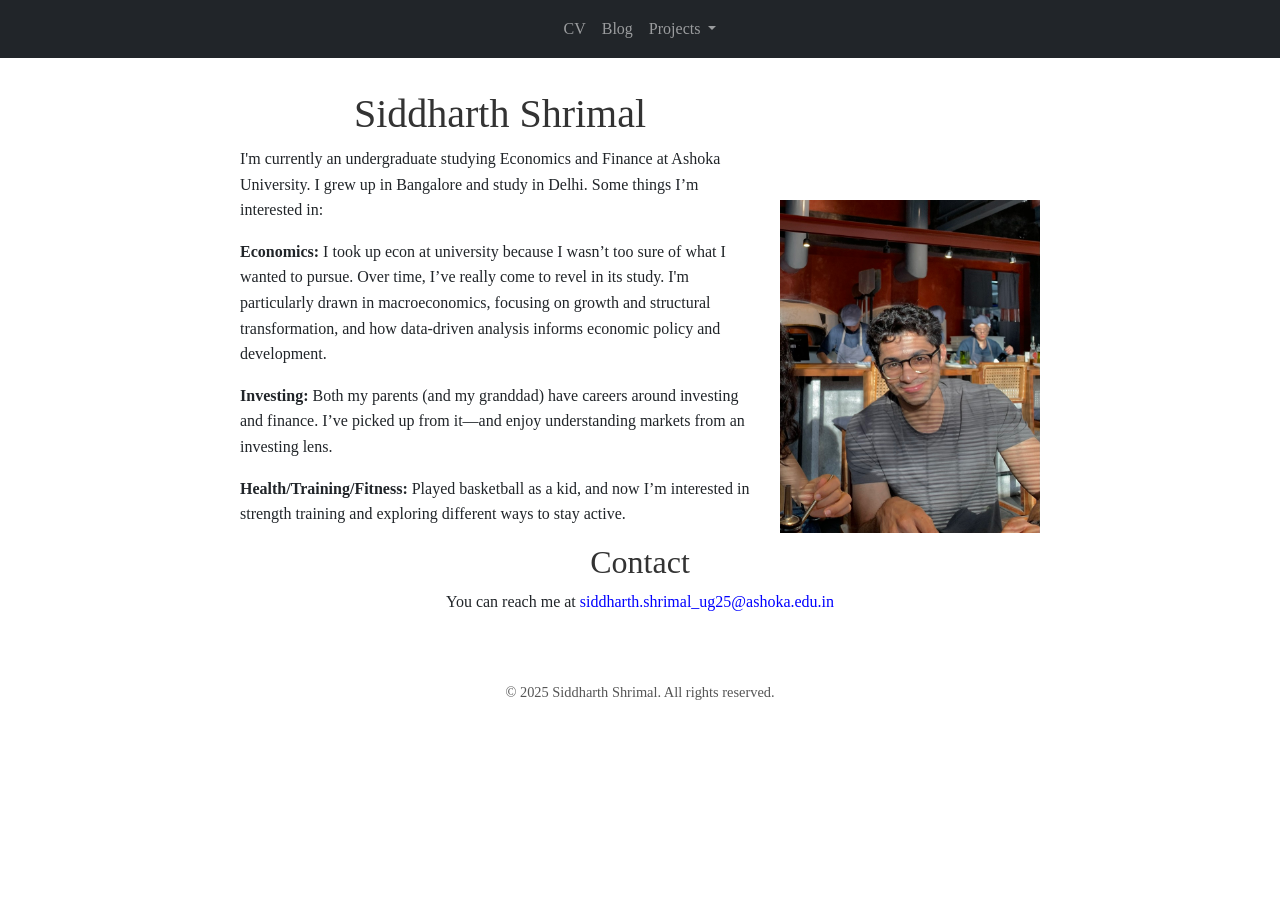
==== index.html @ 7a21ef26 "Update index.html" ====
<!DOCTYPE html>
<html lang="en">
  <head>
    <meta charset="utf-8" />
    <meta name="viewport" content="width=device-width, initial-scale=1" />

    <!-- Include Bootstrap CSS -->
    <link
      href="https://cdn.jsdelivr.net/npm/bootstrap@5.3.3/dist/css/bootstrap.min.css"
      rel="stylesheet"
    />

    <title>Siddharth Shrimal</title>

    <!-- Optional: Your custom stylesheet -->
    <link rel="stylesheet" href="style.css" />

    <style>
      /* Offset the fixed navbar */
      body {
        padding-top: 70px; /* Adjust if navbar is taller/shorter */
        font-family: "Georgia", serif;
        margin: 20px;
        line-height: 1.6;
        max-width: 800px;
        margin-left: auto;
        margin-right: auto;
        display: flex;
        flex-direction: column;
        align-items: center;
      }

      .container-custom {
        display: flex;
        align-items: flex-start;
        max-width: 800px;
        width: 100%;
      }

      .content {
        flex: 2;
        margin-right: 20px;
      }

      .image-container {
        flex: 1;
        display: flex;
        justify-content: center;
        margin-top: 110px; /* Adjust if you want the image higher/lower */
      }

      .image-container img {
        max-width: 100%;
        height: auto;
        border-radius: 0; /* Removes rounded corners */
      }

      h1,
      h2 {
        color: #333;
        text-align: center;
      }

      a {
        color: blue;
        text-decoration: none;
      }

      a:hover {
        text-decoration: underline;
      }

      footer {
        margin-top: 50px;
        font-size: 0.9em;
        color: #555;
        text-align: center;
      }

      /* Responsive styling for narrower screens */
      @media (max-width: 600px) {
        .container-custom {
          flex-direction: column;
          align-items: center;
          text-align: center;
        }

        .content {
          margin-right: 0;
        }

        .image-container {
          order: -1;
          margin-top: 10px;
          width: 50%;
        }

        .image-container img {
          width: 100%;
          height: auto;
        }
      }
    </style>
  </head>
  <body>
    <!-- Centered Fixed-Top Navbar -->
    <nav class="navbar navbar-expand-sm bg-dark navbar-dark fixed-top">
      <div class="container-fluid">
        <!-- Use mx-auto on the UL to center items horizontally -->
        <ul class="navbar-nav mx-auto">
          <li class="nav-item">
            <a class="nav-link" href="cv.html">CV</a>
          </li>
          <li class="nav-item">
            <a class="nav-link" href="blogs.html">Blog</a>
          </li>
          <li class="nav-item dropdown">
            <a
              class="nav-link dropdown-toggle"
              href="#"
              role="button"
              data-bs-toggle="dropdown"
              aria-expanded="false"
            >
              Projects
            </a>
            <ul class="dropdown-menu">
              <li><a class="dropdown-item" href="projectspage.html">Research Projects</a></li>
              <li><a class="dropdown-item" href="nonresearchprojectspage.html">Non-Research Projects</a></li>
            </ul>
          </li>
        </ul>
      </div>
    </nav>

    <!-- Main Content -->
    <div class="container-custom">
      <div class="content">
        <h1>Siddharth Shrimal</h1>
        <p>
          I'm currently an undergraduate studying Economics and Finance at
          Ashoka University. I grew up in Bangalore and study in Delhi. Some
          things I’m interested in:
        </p>
        <p>
          <strong>Economics:</strong> I took up econ at university because I
          wasn’t too sure of what I wanted to pursue. Over time, I’ve really
          come to revel in its study. I'm particularly drawn in macroeconomics,
          focusing on growth and structural transformation, and how data-driven
          analysis informs economic policy and development.
        </p>
        <p>
          <strong>Investing:</strong> Both my parents (and my granddad) have
          careers around investing and finance. I’ve picked up from it—and enjoy
          understanding markets from an investing lens.
        </p>
        <p>
          <strong>Health/Training/Fitness:</strong> Played basketball as a kid,
          and now I’m interested in strength training and exploring different
          ways to stay active.
        </p>
      </div>
      <div class="image-container">
        <img src="profilephoto.jpeg" alt="Siddharth Shrimal" />
      </div>
    </div>

    <h2 id="contact">Contact</h2>
    <p>
      You can reach me at
      <a href="mailto:siddharth.shrimal_ug25@ashoka.edu.in"
        >siddharth.shrimal_ug25@ashoka.edu.in</a
      >
    </p>

    <footer>&copy; 2025 Siddharth Shrimal. All rights reserved.</footer>

    <!-- Bootstrap JS (includes Popper) -->
    <script
      src="https://cdn.jsdelivr.net/npm/bootstrap@5.3.3/dist/js/bootstrap.bundle.min.js"
    ></script>
  </body>
</html>
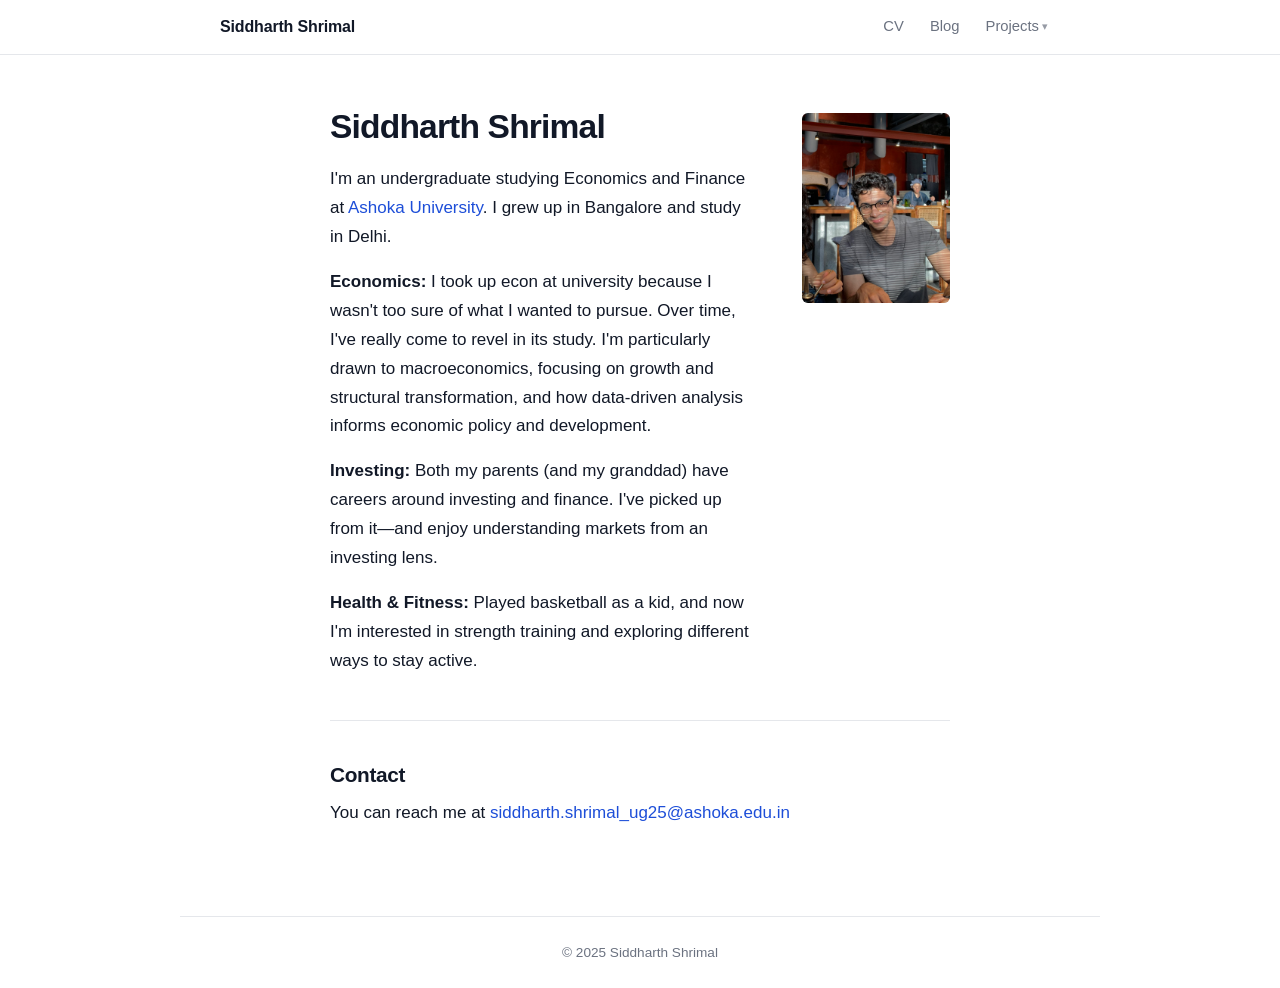
==== commit 352c80a1: "Redesign website for aesthetics, performance, and mobile compatibility - Drop Bootstrap (~100 KB) in" ====
--- a/index.html
+++ b/index.html
@@ -1,183 +1,114 @@
 <!DOCTYPE html>
 <html lang="en">
-  <head>
-    <meta charset="utf-8" />
-    <meta name="viewport" content="width=device-width, initial-scale=1" />
+<head>
+  <meta charset="utf-8" />
+  <meta name="viewport" content="width=device-width, initial-scale=1" />
+  <meta name="description" content="Siddharth Shrimal — Economics &amp; Finance student at Ashoka University. Interested in macroeconomics, investing, and fitness." />
+  <title>Siddharth Shrimal</title>
+  <link rel="stylesheet" href="style.css" />
+</head>
+<body>
 
-    <!-- Include Bootstrap CSS -->
-    <link
-      href="https://cdn.jsdelivr.net/npm/bootstrap@5.3.3/dist/css/bootstrap.min.css"
-      rel="stylesheet"
-    />
+  <header class="site-header">
+    <nav class="site-nav">
+      <a href="index.html" class="site-logo">Siddharth Shrimal</a>
+      <button class="nav-toggle" aria-label="Toggle navigation" aria-expanded="false">&#9776;</button>
+      <ul class="nav-links" id="nav-links">
+        <li><a href="cv.html">CV</a></li>
+        <li><a href="blogs.html">Blog</a></li>
+        <li class="nav-dropdown">
+          <a href="#" class="nav-dropdown-toggle">Projects</a>
+          <ul class="nav-dropdown-menu">
+            <li><a href="projectspage.html">Research Projects</a></li>
+            <li><a href="nonresearchprojpage.html">Non-Research Projects</a></li>
+          </ul>
+        </li>
+      </ul>
+    </nav>
+  </header>
 
-    <title>Siddharth Shrimal</title>
+  <main class="page">
 
-    <!-- Optional: Your custom stylesheet -->
-    <link rel="stylesheet" href="style.css" />
-
-    <style>
-      /* Offset the fixed navbar */
-      body {
-        padding-top: 70px; /* Adjust if navbar is taller/shorter */
-        font-family: "Georgia", serif;
-        margin: 20px;
-        line-height: 1.6;
-        max-width: 800px;
-        margin-left: auto;
-        margin-right: auto;
-        display: flex;
-        flex-direction: column;
-        align-items: center;
-      }
-
-      .container-custom {
-        display: flex;
-        align-items: flex-start;
-        max-width: 800px;
-        width: 100%;
-      }
-
-      .content {
-        flex: 2;
-        margin-right: 20px;
-      }
-
-      .image-container {
-        flex: 1;
-        display: flex;
-        justify-content: center;
-        margin-top: 110px; /* Adjust if you want the image higher/lower */
-      }
-
-      .image-container img {
-        max-width: 100%;
-        height: auto;
-        border-radius: 0; /* Removes rounded corners */
-      }
-
-      h1,
-      h2 {
-        color: #333;
-        text-align: center;
-      }
-
-      a {
-        color: blue;
-        text-decoration: none;
-      }
-
-      a:hover {
-        text-decoration: underline;
-      }
-
-      footer {
-        margin-top: 50px;
-        font-size: 0.9em;
-        color: #555;
-        text-align: center;
-      }
-
-      /* Responsive styling for narrower screens */
-      @media (max-width: 600px) {
-        .container-custom {
-          flex-direction: column;
-          align-items: center;
-          text-align: center;
-        }
-
-        .content {
-          margin-right: 0;
-        }
-
-        .image-container {
-          order: -1;
-          margin-top: 10px;
-          width: 50%;
-        }
-
-        .image-container img {
-          width: 100%;
-          height: auto;
-        }
-      }
-    </style>
-  </head>
-  <body>
-    <!-- Centered Fixed-Top Navbar -->
-    <nav class="navbar navbar-expand-sm bg-dark navbar-dark fixed-top">
-      <div class="container-fluid">
-        <!-- Use mx-auto on the UL to center items horizontally -->
-        <ul class="navbar-nav mx-auto">
-          <li class="nav-item">
-            <a class="nav-link" href="cv.html">CV</a>
-          </li>
-          <li class="nav-item">
-            <a class="nav-link" href="blogs.html">Blog</a>
-          </li>
-          <li class="nav-item dropdown">
-            <a
-              class="nav-link dropdown-toggle"
-              href="#"
-              role="button"
-              data-bs-toggle="dropdown"
-              aria-expanded="false"
-            >
-              Projects
-            </a>
-            <ul class="dropdown-menu">
-              <li><a class="dropdown-item" href="projectspage.html">Research Projects</a></li>
-              <li><a class="dropdown-item" href="nonresearchprojectspage.html">Non-Research Projects</a></li>
-            </ul>
-          </li>
-        </ul>
-      </div>
-    </nav>
-
-    <!-- Main Content -->
-    <div class="container-custom">
-      <div class="content">
+    <div class="home-hero">
+      <div class="home-bio">
         <h1>Siddharth Shrimal</h1>
         <p>
-          I'm currently an undergraduate studying Economics and Finance at
-          Ashoka University. I grew up in Bangalore and study in Delhi. Some
-          things I’m interested in:
+          I'm an undergraduate studying Economics and Finance at
+          <a href="https://www.ashoka.edu.in/" target="_blank" rel="noopener">Ashoka University</a>.
+          I grew up in Bangalore and study in Delhi.
         </p>
         <p>
           <strong>Economics:</strong> I took up econ at university because I
-          wasn’t too sure of what I wanted to pursue. Over time, I’ve really
-          come to revel in its study. I'm particularly drawn in macroeconomics,
+          wasn't too sure of what I wanted to pursue. Over time, I've really
+          come to revel in its study. I'm particularly drawn to macroeconomics,
           focusing on growth and structural transformation, and how data-driven
           analysis informs economic policy and development.
         </p>
         <p>
           <strong>Investing:</strong> Both my parents (and my granddad) have
-          careers around investing and finance. I’ve picked up from it—and enjoy
+          careers around investing and finance. I've picked up from it—and enjoy
           understanding markets from an investing lens.
         </p>
         <p>
-          <strong>Health/Training/Fitness:</strong> Played basketball as a kid,
-          and now I’m interested in strength training and exploring different
+          <strong>Health &amp; Fitness:</strong> Played basketball as a kid,
+          and now I'm interested in strength training and exploring different
           ways to stay active.
         </p>
       </div>
-      <div class="image-container">
-        <img src="profilephoto.jpeg" alt="Siddharth Shrimal" />
+      <div class="home-photo">
+        <img
+          src="profilephoto.jpeg"
+          alt="Siddharth Shrimal"
+          width="200"
+          height="267"
+          loading="eager"
+        />
       </div>
     </div>
 
-    <h2 id="contact">Contact</h2>
-    <p>
-      You can reach me at
-      <a href="mailto:siddharth.shrimal_ug25@ashoka.edu.in"
-        >siddharth.shrimal_ug25@ashoka.edu.in</a
-      >
-    </p>
+    <hr class="divider" />
 
-    <footer>&copy; 2025 Siddharth Shrimal. All rights reserved.</footer>
+    <section id="contact">
+      <h2>Contact</h2>
+      <p>
+        You can reach me at
+        <a href="mailto:siddharth.shrimal_ug25@ashoka.edu.in">siddharth.shrimal_ug25@ashoka.edu.in</a>
+      </p>
+    </section>
 
-    <!-- Bootstrap JS (includes Popper) -->
-    <script
-      src="https://cdn.jsdelivr.net/npm/bootstrap@5.3.3/dist/js/bootstrap.bundle.min.js"
-    ></script>
-  </body>
+  </main>
+
+  <footer>&copy; 2025 Siddharth Shrimal</footer>
+
+  <script>
+    (function () {
+      var toggle = document.querySelector('.nav-toggle');
+      var links  = document.getElementById('nav-links');
+
+      toggle.addEventListener('click', function () {
+        var open = links.classList.toggle('open');
+        toggle.setAttribute('aria-expanded', open);
+      });
+
+      // Mobile dropdown toggle
+      document.querySelectorAll('.nav-dropdown-toggle').forEach(function (btn) {
+        btn.addEventListener('click', function (e) {
+          if (window.innerWidth <= 640) {
+            e.preventDefault();
+            btn.closest('.nav-dropdown').classList.toggle('open');
+          }
+        });
+      });
+
+      // Close nav on outside click
+      document.addEventListener('click', function (e) {
+        if (!e.target.closest('.site-nav')) {
+          links.classList.remove('open');
+          toggle.setAttribute('aria-expanded', 'false');
+        }
+      });
+    })();
+  </script>
+
+</body>
 </html>
--- a/style.css
+++ b/style.css
@@ -0,0 +1,631 @@
+/* ============================================================
+   Siddharth Shrimal — Personal Website
+   style.css
+   ============================================================ */
+
+/* === Reset & Variables === */
+*, *::before, *::after {
+  box-sizing: border-box;
+  margin: 0;
+  padding: 0;
+}
+
+:root {
+  --bg:           #ffffff;
+  --text:         #111827;
+  --muted:        #6b7280;
+  --accent:       #1d4ed8;
+  --accent-hover: #1e40af;
+  --border:       #e5e7eb;
+  --surface:      #f9fafb;
+  --font-sans:    -apple-system, BlinkMacSystemFont, 'Segoe UI', Roboto, 'Helvetica Neue', Arial, sans-serif;
+  --font-serif:   Georgia, 'Times New Roman', serif;
+  --max:          700px;
+  --max-wide:     920px;
+  --pad:          clamp(16px, 5vw, 40px);
+  --radius:       10px;
+}
+
+/* === Base === */
+html {
+  scroll-behavior: smooth;
+  -webkit-text-size-adjust: 100%;
+}
+
+body {
+  font-family: var(--font-sans);
+  background-color: var(--bg);
+  color: var(--text);
+  line-height: 1.7;
+  font-size: 17px;
+}
+
+img {
+  max-width: 100%;
+  height: auto;
+  display: block;
+}
+
+/* === Navigation === */
+.site-header {
+  position: sticky;
+  top: 0;
+  background: rgba(255, 255, 255, 0.92);
+  backdrop-filter: blur(10px);
+  -webkit-backdrop-filter: blur(10px);
+  border-bottom: 1px solid var(--border);
+  z-index: 100;
+}
+
+.site-nav {
+  max-width: var(--max-wide);
+  margin: 0 auto;
+  padding: 0 var(--pad);
+  height: 54px;
+  display: flex;
+  align-items: center;
+  justify-content: space-between;
+}
+
+.site-logo {
+  font-size: 1rem;
+  font-weight: 600;
+  color: var(--text);
+  text-decoration: none;
+  letter-spacing: -0.01em;
+  flex-shrink: 0;
+}
+
+.site-logo:hover {
+  color: var(--accent);
+  text-decoration: none;
+}
+
+.nav-links {
+  display: flex;
+  align-items: center;
+  gap: 2px;
+  list-style: none;
+}
+
+.nav-links > li > a {
+  color: var(--muted);
+  text-decoration: none;
+  font-size: 0.925rem;
+  padding: 6px 12px;
+  border-radius: 6px;
+  transition: color 0.15s, background 0.15s;
+  display: block;
+}
+
+.nav-links > li > a:hover {
+  color: var(--text);
+  background: var(--surface);
+  text-decoration: none;
+}
+
+/* Dropdown */
+.nav-dropdown {
+  position: relative;
+}
+
+.nav-dropdown-toggle {
+  cursor: pointer;
+  display: flex !important;
+  align-items: center;
+  gap: 3px;
+}
+
+.nav-dropdown-toggle::after {
+  content: '▾';
+  font-size: 0.7rem;
+  opacity: 0.7;
+}
+
+.nav-dropdown-menu {
+  display: none;
+  position: absolute;
+  top: calc(100% + 6px);
+  right: 0;
+  background: white;
+  border: 1px solid var(--border);
+  border-radius: 8px;
+  min-width: 190px;
+  list-style: none;
+  padding: 6px;
+  box-shadow: 0 4px 20px rgba(0, 0, 0, 0.1);
+  z-index: 200;
+}
+
+.nav-dropdown:hover .nav-dropdown-menu,
+.nav-dropdown.open .nav-dropdown-menu {
+  display: block;
+}
+
+.nav-dropdown-menu li a {
+  display: block;
+  padding: 8px 12px;
+  border-radius: 6px;
+  font-size: 0.9rem;
+  color: var(--text);
+  text-decoration: none;
+  transition: background 0.12s;
+}
+
+.nav-dropdown-menu li a:hover {
+  background: var(--surface);
+  text-decoration: none;
+}
+
+/* Mobile hamburger */
+.nav-toggle {
+  display: none;
+  background: none;
+  border: 1px solid var(--border);
+  border-radius: 6px;
+  padding: 5px 9px;
+  cursor: pointer;
+  font-size: 1.05rem;
+  color: var(--text);
+  line-height: 1;
+}
+
+/* === Page Layout === */
+.page {
+  max-width: var(--max);
+  margin: 0 auto;
+  padding: 52px var(--pad) 88px;
+}
+
+.page-wide {
+  max-width: var(--max-wide);
+  margin: 0 auto;
+  padding: 52px var(--pad) 88px;
+}
+
+/* === Typography === */
+h1 {
+  font-size: clamp(1.65rem, 4.5vw, 2.1rem);
+  font-weight: 700;
+  line-height: 1.2;
+  letter-spacing: -0.025em;
+  margin-bottom: 18px;
+  color: var(--text);
+}
+
+h2 {
+  font-size: clamp(1.05rem, 3vw, 1.3rem);
+  font-weight: 600;
+  line-height: 1.35;
+  letter-spacing: -0.015em;
+  margin-bottom: 10px;
+  color: var(--text);
+}
+
+h3 {
+  font-size: 0.825rem;
+  text-transform: uppercase;
+  letter-spacing: 0.09em;
+  color: var(--muted);
+  font-weight: 600;
+  margin-bottom: 12px;
+}
+
+p {
+  margin-bottom: 16px;
+  color: var(--text);
+}
+
+p:last-child {
+  margin-bottom: 0;
+}
+
+strong {
+  font-weight: 600;
+}
+
+/* === Links === */
+a {
+  color: var(--accent);
+  text-decoration: none;
+}
+
+a:hover {
+  text-decoration: underline;
+}
+
+/* === Dividers === */
+.divider {
+  border: none;
+  border-top: 1px solid var(--border);
+  margin: 40px 0;
+}
+
+/* === Homepage === */
+.home-hero {
+  display: flex;
+  align-items: flex-start;
+  gap: 48px;
+  margin-bottom: 44px;
+}
+
+.home-bio {
+  flex: 1;
+  min-width: 0;
+}
+
+.home-photo {
+  flex-shrink: 0;
+  width: 148px;
+  padding-top: 6px;
+}
+
+.home-photo img {
+  width: 100%;
+  border-radius: 6px;
+}
+
+/* === Blog List === */
+.blog-entry {
+  margin-bottom: 36px;
+  padding-bottom: 36px;
+  border-bottom: 1px solid var(--border);
+}
+
+.blog-entry:last-of-type {
+  border-bottom: none;
+}
+
+.blog-meta {
+  font-size: 0.85rem;
+  color: var(--muted);
+  margin-bottom: 6px;
+}
+
+.blog-entry h2 {
+  margin-bottom: 8px;
+}
+
+.blog-entry h2 a {
+  color: var(--text);
+  text-decoration: none;
+}
+
+.blog-entry h2 a:hover {
+  color: var(--accent);
+}
+
+.read-more {
+  display: inline-block;
+  margin-top: 8px;
+  font-size: 0.9rem;
+  font-weight: 500;
+}
+
+/* === Blog Post === */
+.blog-post-header {
+  margin-bottom: 36px;
+}
+
+.blog-post-header h1 {
+  margin-bottom: 8px;
+}
+
+.back-link {
+  display: inline-flex;
+  align-items: center;
+  gap: 4px;
+  font-size: 0.9rem;
+  color: var(--muted);
+  text-decoration: none;
+  margin-bottom: 32px;
+  transition: color 0.15s;
+}
+
+.back-link:hover {
+  color: var(--text);
+  text-decoration: none;
+}
+
+.blog-content {
+  font-family: var(--font-serif);
+  font-size: 18px;
+  line-height: 1.8;
+  color: #1a1a1a;
+}
+
+.blog-content p {
+  margin-bottom: 22px;
+}
+
+/* === Projects Index === */
+.projects-toc {
+  background: var(--surface);
+  border: 1px solid var(--border);
+  border-radius: var(--radius);
+  padding: 20px 24px;
+  margin-bottom: 40px;
+}
+
+.projects-toc ul {
+  list-style: none;
+  display: flex;
+  flex-direction: column;
+  gap: 8px;
+}
+
+.projects-toc ul a {
+  font-size: 0.95rem;
+  color: var(--accent);
+}
+
+/* === Project Card === */
+.project-card {
+  border: 1px solid var(--border);
+  border-radius: var(--radius);
+  padding: 28px;
+  margin-bottom: 28px;
+  background: white;
+}
+
+.project-card > p {
+  color: #374151;
+  font-size: 0.96rem;
+}
+
+/* === PDF Viewer === */
+.pdf-wrap {
+  margin-top: 16px;
+  margin-bottom: 4px;
+}
+
+.pdf-embed {
+  display: block;
+  width: 100%;
+  height: 600px;
+  border: 1px solid var(--border);
+  border-radius: 8px;
+  margin-bottom: 8px;
+}
+
+.pdf-btn {
+  display: none;            /* shown only on mobile via media query */
+  align-items: center;
+  gap: 8px;
+  padding: 10px 18px;
+  background: var(--surface);
+  border: 1px solid var(--border);
+  border-radius: 8px;
+  color: var(--text);
+  font-size: 0.93rem;
+  font-weight: 500;
+  text-decoration: none;
+  width: fit-content;
+  transition: background 0.15s;
+}
+
+.pdf-btn:hover {
+  background: var(--border);
+  text-decoration: none;
+}
+
+/* === Action Bar (download links) === */
+.action-bar {
+  display: flex;
+  flex-wrap: wrap;
+  gap: 10px;
+  margin-top: 14px;
+}
+
+.action-btn {
+  display: inline-flex;
+  align-items: center;
+  gap: 6px;
+  padding: 7px 14px;
+  background: var(--surface);
+  border: 1px solid var(--border);
+  border-radius: 7px;
+  color: var(--text);
+  font-size: 0.88rem;
+  font-weight: 500;
+  text-decoration: none;
+  transition: background 0.15s, border-color 0.15s;
+}
+
+.action-btn:hover {
+  background: #f0f0f0;
+  border-color: #d1d5db;
+  text-decoration: none;
+}
+
+/* === GitHub Card === */
+.github-card {
+  display: flex;
+  align-items: center;
+  gap: 14px;
+  background: #f6f8fa;
+  border: 1px solid #d0d7de;
+  border-radius: var(--radius);
+  padding: 16px 18px;
+  margin-top: 16px;
+  text-decoration: none;
+  transition: border-color 0.15s, box-shadow 0.15s;
+}
+
+.github-card:hover {
+  border-color: var(--accent);
+  box-shadow: 0 2px 10px rgba(29, 78, 216, 0.1);
+  text-decoration: none;
+}
+
+.github-card-icon {
+  flex-shrink: 0;
+  width: 32px;
+  height: 32px;
+}
+
+.github-card-info {
+  flex: 1;
+  min-width: 0;
+}
+
+.github-card-name {
+  font-weight: 600;
+  font-size: 0.9rem;
+  color: var(--accent);
+  display: block;
+  white-space: nowrap;
+  overflow: hidden;
+  text-overflow: ellipsis;
+}
+
+.github-card-sub {
+  font-size: 0.8rem;
+  color: var(--muted);
+}
+
+.github-card-btn {
+  flex-shrink: 0;
+  background: #21262d;
+  color: white !important;
+  padding: 6px 13px;
+  border-radius: 6px;
+  font-size: 0.83rem;
+  font-weight: 500;
+  text-decoration: none !important;
+  white-space: nowrap;
+  transition: background 0.15s;
+}
+
+.github-card-btn:hover {
+  background: #161b22;
+}
+
+/* === CV === */
+.cv-embed {
+  display: block;
+  width: 100%;
+  height: 80vh;
+  min-height: 500px;
+  border: 1px solid var(--border);
+  border-radius: 8px;
+  margin-bottom: 12px;
+}
+
+/* === Footer === */
+footer {
+  border-top: 1px solid var(--border);
+  padding: 24px var(--pad);
+  font-size: 0.85rem;
+  color: var(--muted);
+  text-align: center;
+  max-width: var(--max-wide);
+  margin: 0 auto;
+}
+
+/* === Responsive: Mobile === */
+@media (max-width: 640px) {
+  body {
+    font-size: 16px;
+  }
+
+  /* Mobile nav */
+  .nav-toggle {
+    display: block;
+  }
+
+  .nav-links {
+    display: none;
+    position: fixed;
+    top: 54px;
+    left: 0;
+    right: 0;
+    background: white;
+    border-bottom: 1px solid var(--border);
+    padding: 10px 16px 16px;
+    flex-direction: column;
+    align-items: flex-start;
+    gap: 2px;
+    box-shadow: 0 6px 20px rgba(0, 0, 0, 0.08);
+    z-index: 90;
+  }
+
+  .nav-links.open {
+    display: flex;
+  }
+
+  .nav-links > li {
+    width: 100%;
+  }
+
+  .nav-links > li > a {
+    padding: 10px 12px;
+    width: 100%;
+  }
+
+  .nav-dropdown-menu {
+    position: static;
+    border: none;
+    box-shadow: none;
+    padding: 4px 0 4px 16px;
+    display: none !important;
+    background: transparent;
+    min-width: 0;
+  }
+
+  .nav-dropdown.open .nav-dropdown-menu {
+    display: flex !important;
+    flex-direction: column;
+  }
+
+  .nav-dropdown-menu li a {
+    padding: 8px 12px;
+    font-size: 0.88rem;
+    color: var(--muted);
+  }
+
+  /* Homepage hero — stack vertically, photo first */
+  .home-hero {
+    flex-direction: column-reverse;
+    gap: 20px;
+  }
+
+  .home-photo {
+    width: 110px;
+  }
+
+  /* PDFs: hide iframe, show download button on mobile */
+  .pdf-embed {
+    display: none;
+  }
+
+  .pdf-btn {
+    display: inline-flex;
+  }
+
+  /* CV: show reduced-height iframe */
+  .cv-embed {
+    display: block;
+    height: 70vh;
+    min-height: 400px;
+  }
+
+  /* GitHub card */
+  .github-card {
+    flex-wrap: wrap;
+  }
+
+  .github-card-name {
+    white-space: normal;
+  }
+
+  .project-card {
+    padding: 20px;
+  }
+
+  .page,
+  .page-wide {
+    padding-top: 36px;
+    padding-bottom: 60px;
+  }
+}
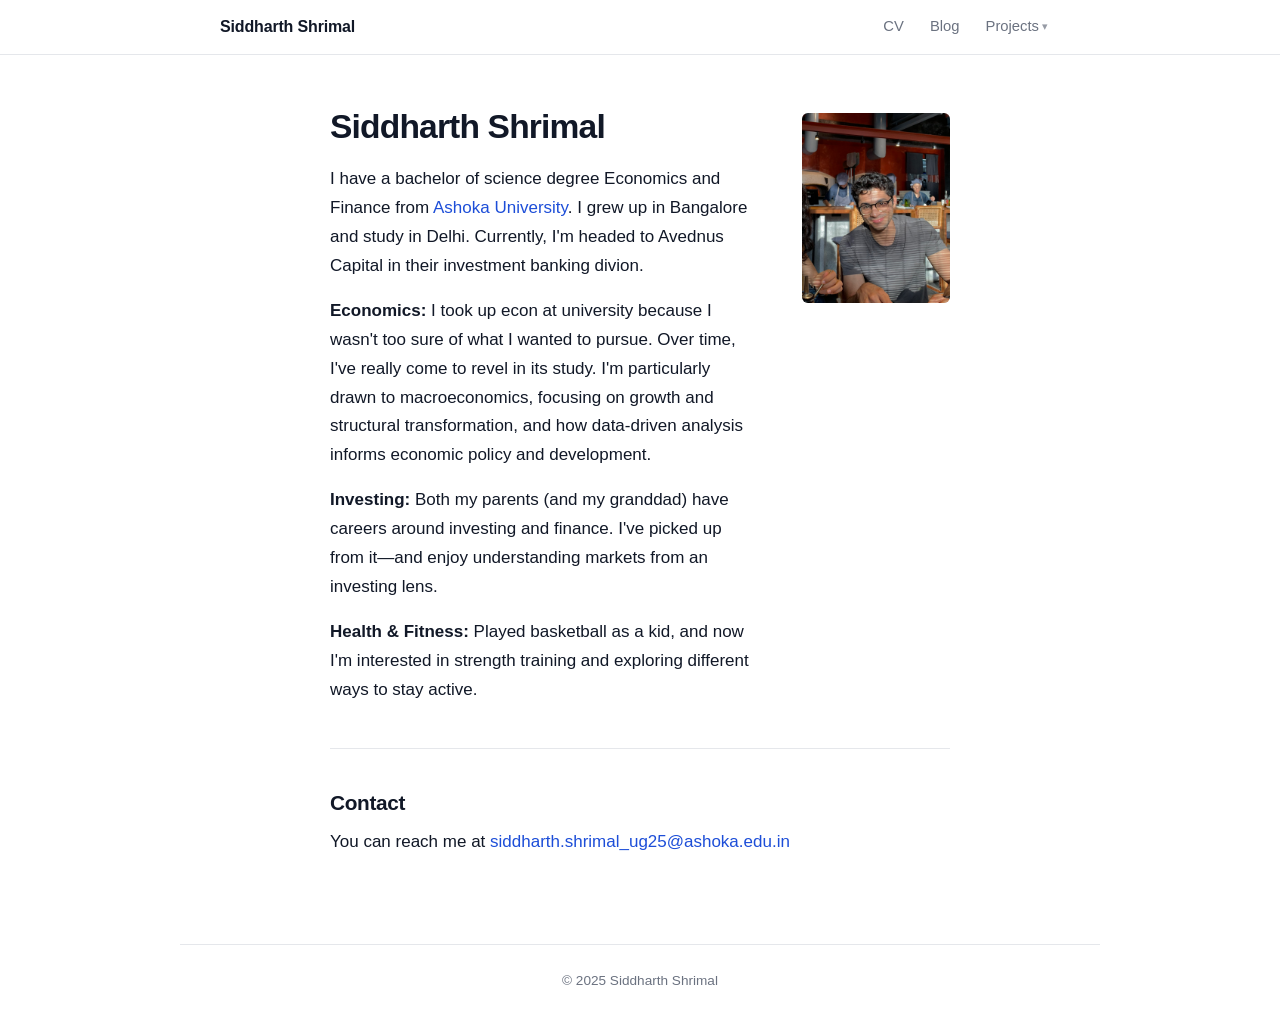
==== commit 6d4d3c8d: "graduated! had to update accordingly." ====
--- a/index.html
+++ b/index.html
@@ -33,9 +33,9 @@
       <div class="home-bio">
         <h1>Siddharth Shrimal</h1>
         <p>
-          I'm an undergraduate studying Economics and Finance at
+          I have a bachelor of science degree Economics and Finance from
           <a href="https://www.ashoka.edu.in/" target="_blank" rel="noopener">Ashoka University</a>.
-          I grew up in Bangalore and study in Delhi.
+          I grew up in Bangalore and study in Delhi. Currently, I'm headed to Avednus Capital in their investment banking divion.
         </p>
         <p>
           <strong>Economics:</strong> I took up econ at university because I
--- a/style.css
+++ b/style.css
@@ -125,14 +125,14 @@
 .nav-dropdown-menu {
   display: none;
   position: absolute;
-  top: calc(100% + 6px);
+  top: 100%;          /* flush with the trigger — no gap to jump over */
   right: 0;
   background: white;
   border: 1px solid var(--border);
   border-radius: 8px;
   min-width: 190px;
   list-style: none;
-  padding: 6px;
+  padding: 10px 6px 6px; /* top padding creates the visual gap inside the box */
   box-shadow: 0 4px 20px rgba(0, 0, 0, 0.1);
   z-index: 200;
 }
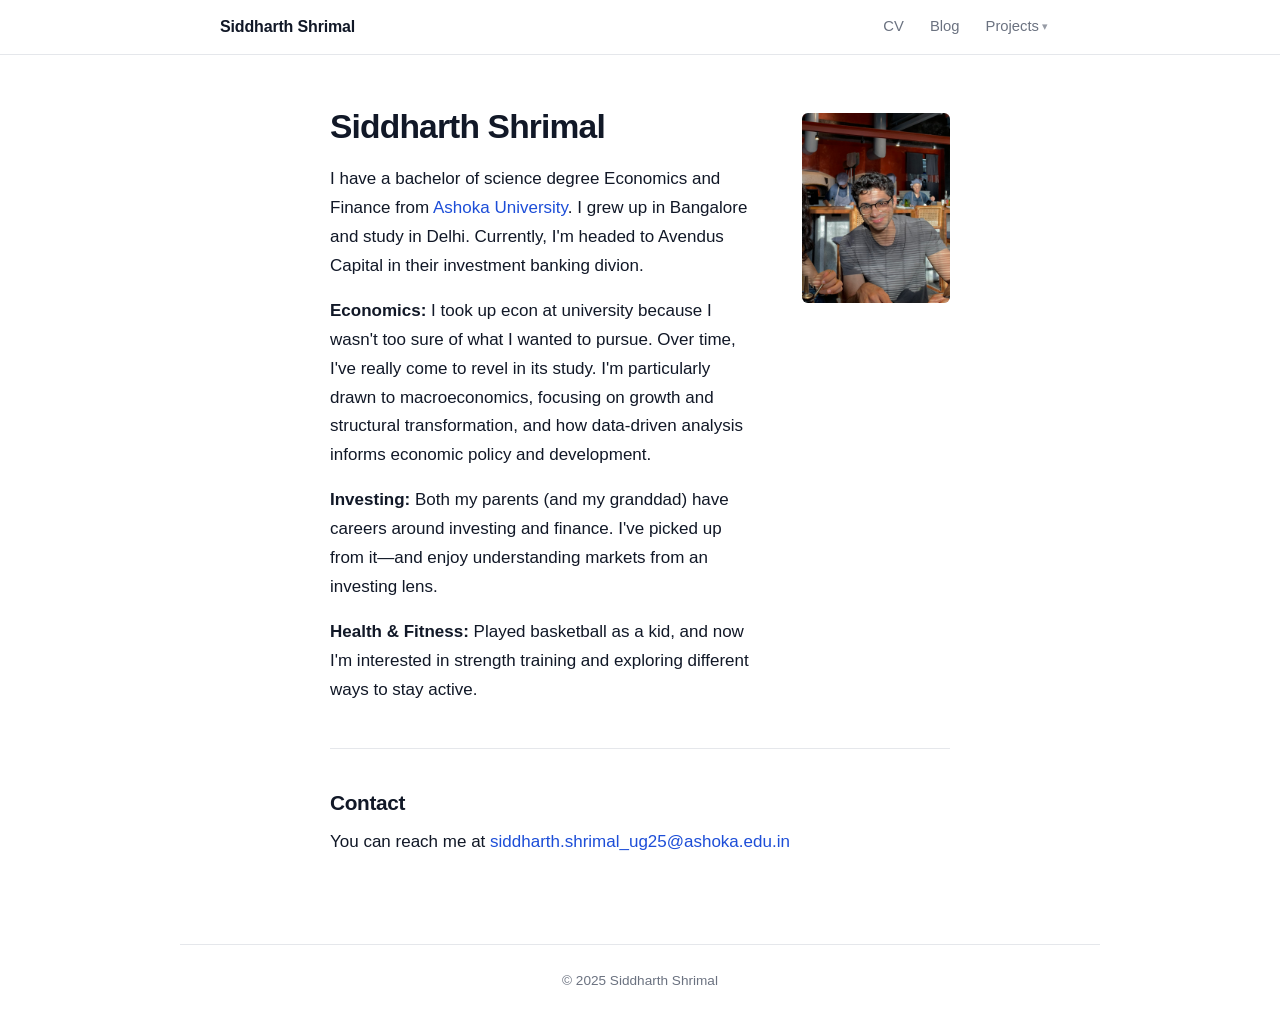
==== commit 711ad39f: "Update index.html" ====
--- a/index.html
+++ b/index.html
@@ -35,7 +35,7 @@
         <p>
           I have a bachelor of science degree Economics and Finance from
           <a href="https://www.ashoka.edu.in/" target="_blank" rel="noopener">Ashoka University</a>.
-          I grew up in Bangalore and study in Delhi. Currently, I'm headed to Avednus Capital in their investment banking divion.
+          I grew up in Bangalore and study in Delhi. Currently, I'm headed to Avendus Capital in their investment banking divion.
         </p>
         <p>
           <strong>Economics:</strong> I took up econ at university because I
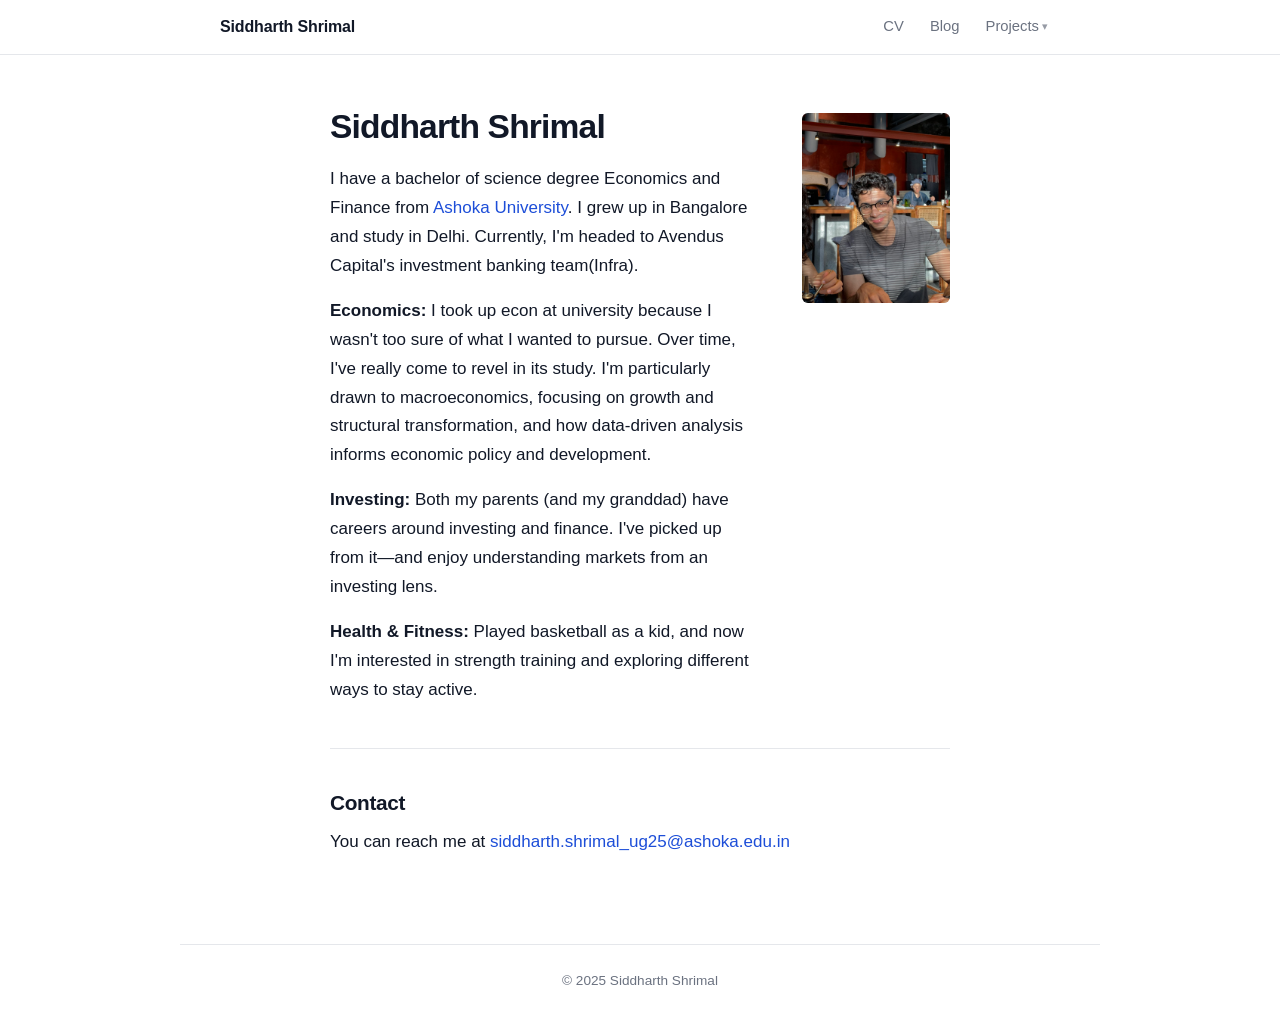
==== commit 0f9503bb: "spelling error" ====
--- a/index.html
+++ b/index.html
@@ -35,7 +35,7 @@
         <p>
           I have a bachelor of science degree Economics and Finance from
           <a href="https://www.ashoka.edu.in/" target="_blank" rel="noopener">Ashoka University</a>.
-          I grew up in Bangalore and study in Delhi. Currently, I'm headed to Avendus Capital in their investment banking divion.
+          I grew up in Bangalore and study in Delhi. Currently, I'm headed to Avendus Capital's investment banking team(Infra).
         </p>
         <p>
           <strong>Economics:</strong> I took up econ at university because I
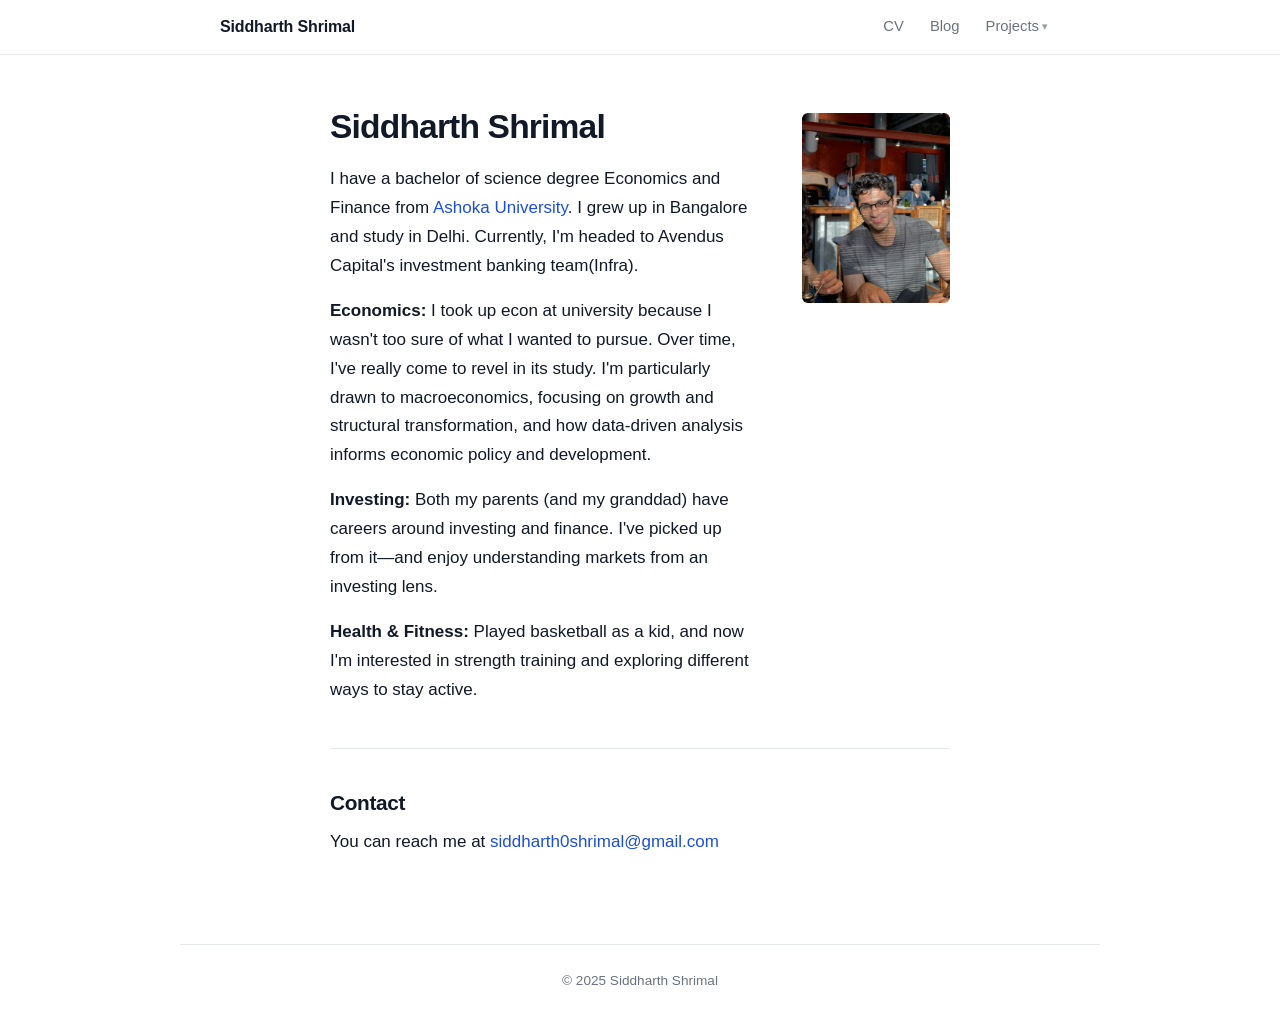
==== commit ed663706: "Update index.html" ====
--- a/index.html
+++ b/index.html
@@ -72,7 +72,7 @@
       <h2>Contact</h2>
       <p>
         You can reach me at
-        <a href="mailto:siddharth.shrimal_ug25@ashoka.edu.in">siddharth.shrimal_ug25@ashoka.edu.in</a>
+        <a href="mailto:siddharth0shrimal@gmail.com">siddharth0shrimal@gmail.com</a>
       </p>
     </section>
 
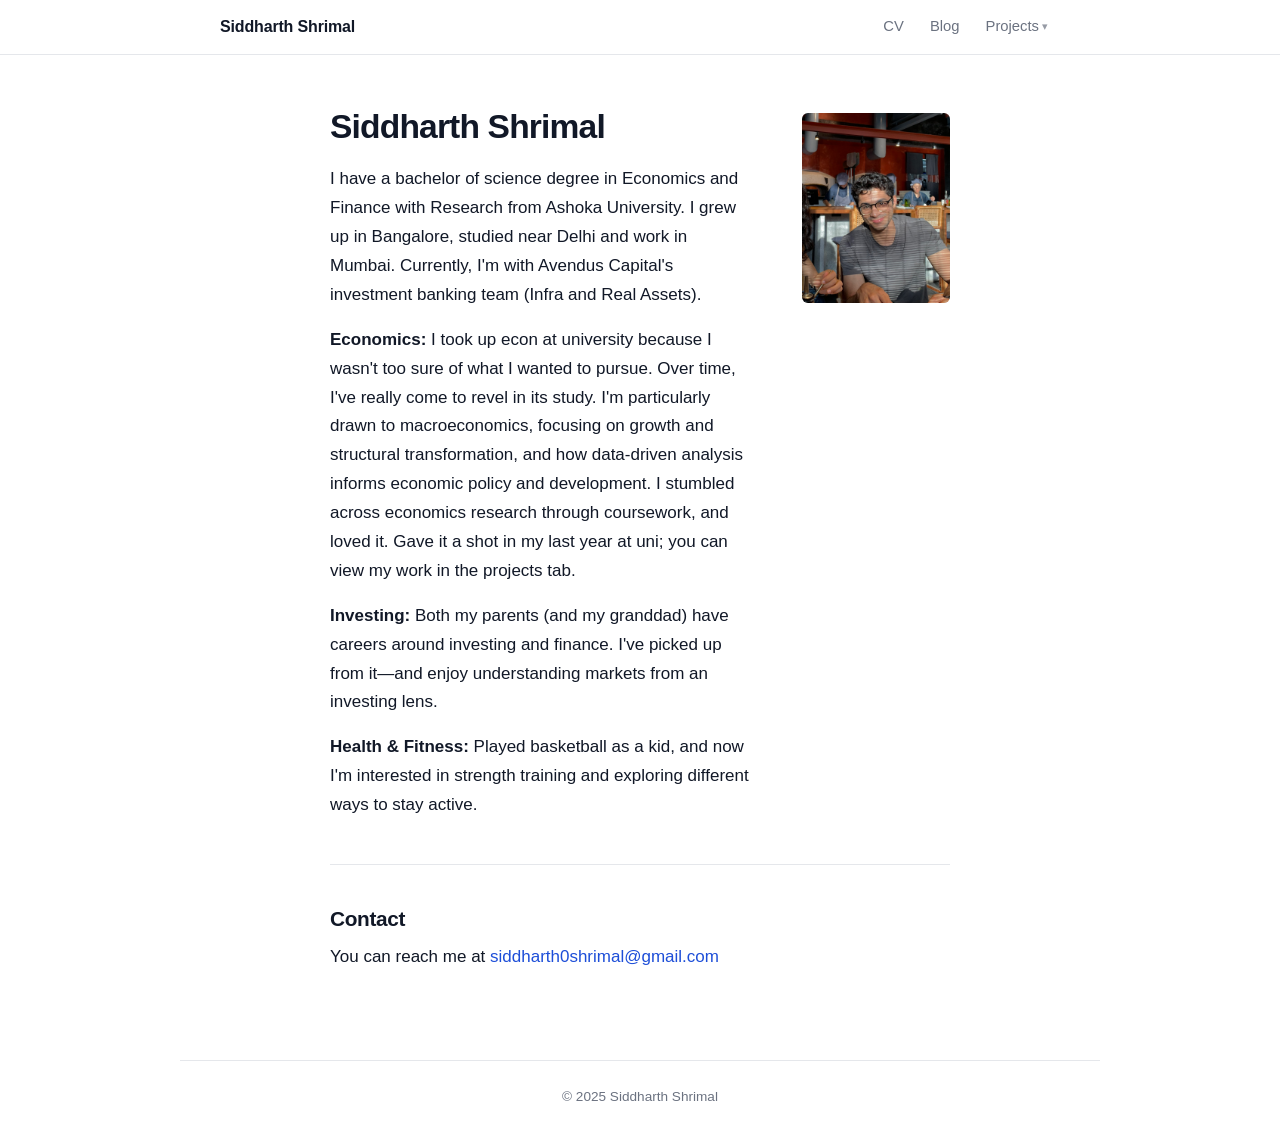
==== commit 7408906b: "some changes" ====
--- a/index.html
+++ b/index.html
@@ -33,16 +33,15 @@
       <div class="home-bio">
         <h1>Siddharth Shrimal</h1>
         <p>
-          I have a bachelor of science degree Economics and Finance from
-          <a href="https://www.ashoka.edu.in/" target="_blank" rel="noopener">Ashoka University</a>.
-          I grew up in Bangalore and study in Delhi. Currently, I'm headed to Avendus Capital's investment banking team(Infra).
+          I have a bachelor of science degree in Economics and Finance with Research from Ashoka University.
+          I grew up in Bangalore, studied near Delhi and work in Mumbai. Currently, I'm with Avendus Capital's investment banking team (Infra and Real Assets).
         </p>
         <p>
           <strong>Economics:</strong> I took up econ at university because I
           wasn't too sure of what I wanted to pursue. Over time, I've really
           come to revel in its study. I'm particularly drawn to macroeconomics,
           focusing on growth and structural transformation, and how data-driven
-          analysis informs economic policy and development.
+          analysis informs economic policy and development. I stumbled across economics research through coursework, and loved it. Gave it a shot in my last year at uni; you can view my work in the projects tab. 
         </p>
         <p>
           <strong>Investing:</strong> Both my parents (and my granddad) have
